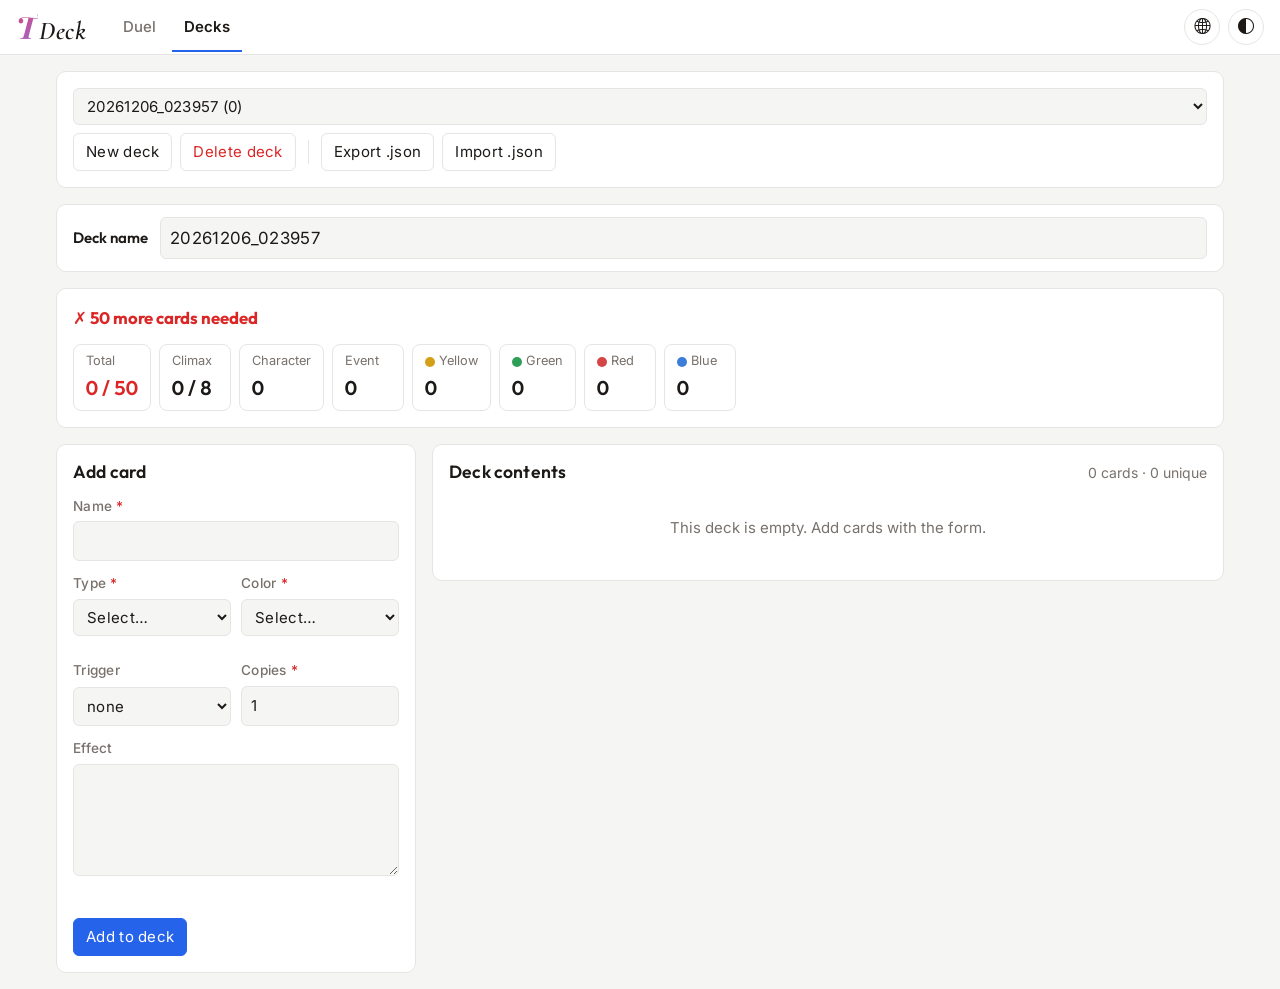
==== pages/deck/index.html @ b0f4f5c9 "Build TDeck deck builder, duel lobby and site shell - Deck management page: user-defined cards, 50-c" ====
<!doctype html>
<html lang="zh-Hant">
<head>
  <meta charset="utf-8">
  <meta name="viewport" content="width=device-width, initial-scale=1">
  <title data-i18n="title.deck">管理牌組 · TDeck</title>
  <script src="../../wwwroot/js/theme.js"></script>
  <script src="../../wwwroot/js/i18n.js"></script>
  <link rel="preconnect" href="https://fonts.googleapis.com">
  <link rel="preconnect" href="https://fonts.gstatic.com" crossorigin>
  <link rel="stylesheet" href="https://fonts.googleapis.com/css2?family=Inter:wght@400;500;600;700&amp;family=JetBrains+Mono:wght@500;700&amp;family=Noto+Sans+TC:wght@400;500;700&amp;family=Outfit:wght@500;600;700&amp;family=Cormorant+Garamond:ital,wght@1,600&amp;family=Playfair+Display:ital,wght@1,700&amp;display=swap">
  <link rel="stylesheet" href="../../wwwroot/lib/bootstrap-icons/bootstrap-icons.min.css">
  <link rel="stylesheet" href="../../wwwroot/lib/bootstrap/bootstrap-modal.min.css">
  <link rel="stylesheet" href="../../wwwroot/css/site.css">
  <link rel="stylesheet" href="../../wwwroot/css/deck.css">
</head>
<body>
  <header id="navbar"></header>

  <main>
    <div class="panel deck-bar">
      <select id="deck-select" data-i18n-aria-label="deck.select" aria-label="切換牌組"></select>
      <button type="button" class="btn" id="btn-new-deck" data-i18n="deck.new">新增牌組</button>
      <button type="button" class="btn danger" id="btn-delete-deck" data-i18n="deck.delete">刪除牌組</button>
      <span class="sep"></span>
      <button type="button" class="btn" id="btn-export" data-i18n="deck.export">匯出 .json</button>
      <label class="btn" for="file-import" data-i18n="deck.import">匯入 .json</label>
      <input type="file" id="file-import" accept=".json" hidden>
    </div>

    <label class="panel deck-name">
      <span data-i18n="deck.name">牌組名稱</span>
      <input id="deck-name" maxlength="100" autocomplete="off" data-i18n-placeholder="deck.namePlaceholder" placeholder="留空則以當下時間命名">
    </label>

    <section id="deck-status" class="panel deck-status" aria-live="polite"></section>

    <div class="layout">
      <form id="card-form" class="panel" novalidate>
        <h2 id="form-title" data-i18n="form.addTitle">加入卡片</h2>
        <label class="field">
          <span><span data-i18n="field.name">名稱</span> <em>*</em></span>
          <input name="name" autocomplete="off" maxlength="100">
        </label>
        <div class="row">
          <label class="field">
            <span><span data-i18n="field.type">種類</span> <em>*</em></span>
            <select name="type" id="f-type"></select>
          </label>
          <label class="field">
            <span><span data-i18n="field.color">顏色</span> <em>*</em></span>
            <select name="color" id="f-color"></select>
          </label>
        </div>
        <div class="row stats-row">
          <label class="field stat-field" data-key="level"><span data-i18n="stat.level">等級</span><input name="level" type="number" min="0" step="1" inputmode="numeric"></label>
          <label class="field stat-field" data-key="cost"><span data-i18n="stat.cost">消耗</span><input name="cost" type="number" min="0" step="1" inputmode="numeric"></label>
          <label class="field stat-field" data-key="power"><span data-i18n="stat.power">戰力</span><input name="power" type="number" min="0" step="1" inputmode="numeric"></label>
          <label class="field stat-field" data-key="soul"><span data-i18n="stat.soul">魂點</span><input name="soul" type="number" min="0" step="1" inputmode="numeric"></label>
        </div>
        <div class="row">
          <label class="field">
            <span data-i18n="field.trigger">觸發</span>
            <select name="trigger" id="f-trigger"></select>
          </label>
          <label class="field">
            <span><span data-i18n="field.count">張數</span> <em>*</em></span>
            <input name="count" type="text" inputmode="numeric" pattern="[0-9]*" value="1" autocomplete="off" data-digits>
          </label>
        </div>
        <label class="field">
          <span data-i18n="field.effect">效果</span>
          <textarea name="effect" rows="4"></textarea>
        </label>
        <p class="form-error" id="form-error" role="alert"></p>
        <div class="form-actions">
          <button type="submit" class="btn primary" id="btn-submit" data-i18n="form.submitAdd">加入牌組</button>
          <button type="button" class="btn" id="btn-cancel" data-i18n="form.cancelEdit" hidden>取消編輯</button>
        </div>
      </form>

      <section class="panel">
        <div class="list-head">
          <h2 data-i18n="list.title">牌組內容</h2>
          <span class="muted" id="deck-count"></span>
        </div>
        <div id="deck-list" class="deck-list"></div>
      </section>
    </div>
  </main>

  <script src="../../wwwroot/lib/bootstrap/bootstrap.bundle.min.js"></script>
  <script src="../../wwwroot/js/common.js"></script>
  <script src="../../wwwroot/js/nav.js"></script>
  <script src="../../wwwroot/js/rules.js"></script>
  <script src="../../wwwroot/js/storage.js"></script>
  <script src="../../wwwroot/js/deck.js"></script>
</body>
</html>
---- wwwroot/css/site.css ----
/* 各頁共用樣式；頁面專屬的樣式放在各自的 css（例如 deck.css）*/
:root {
  --bg: #f5f5f4;
  --panel: #ffffff;
  --fg: #1c1917;
  --muted: #78716c;
  --line: #e7e5e4;
  --accent: #2563eb;
  --accent-fg: #ffffff;
  --rose: #d6457a;
  --lilac: #9b6bd6;
  --ok: #15803d;
  --bad: #dc2626;
  --editing: #eff6ff;
  --yellow: #d4a017;
  --green: #2f9e57;
  --red: #d64545;
  --blue: #3b7dd8;
  color-scheme: light dark;

  /* 字型（Google Fonts）：英數字用 Inter / Outfit，中文由 Noto Sans TC 補上 */
  --font-body: "Inter", "Noto Sans TC", system-ui, "Microsoft JhengHei", sans-serif;
  --font-display: "Outfit", "Noto Sans TC", system-ui, sans-serif;
  --font-mono: "JetBrains Mono", ui-monospace, "Cascadia Mono", Consolas, monospace;
  --font-brand-mark: "Playfair Display", Georgia, serif; /* 品牌字首 */
  --font-serif: "Cormorant Garamond", Georgia, serif; /* 品牌名稱 */
}
:root[data-theme="light"] { color-scheme: light; }
@media (prefers-color-scheme: dark) {
  :root:not([data-theme="light"]) {
    --bg: #161514;
    --panel: #1f1e1c;
    --fg: #f5f5f4;
    --muted: #a8a29e;
    --line: #34312e;
    --accent: #5b8def;
    --rose: #f4a3c0;
    --lilac: #c9a7f5;
    --ok: #4ade80;
    --bad: #f87171;
    --editing: #1e2a44;
  }
}
:root[data-theme="dark"] {
  color-scheme: dark;
  --bg: #161514;
  --panel: #1f1e1c;
  --fg: #f5f5f4;
  --muted: #a8a29e;
  --line: #34312e;
  --accent: #5b8def;
  --rose: #f4a3c0;
  --lilac: #c9a7f5;
  --ok: #4ade80;
  --bad: #f87171;
  --editing: #1e2a44;
}

* { box-sizing: border-box; }
body {
  margin: 0;
  background: var(--bg);
  color: var(--fg);
  font-family: var(--font-body);
  font-size: 15px;
  line-height: 1.6;
  -webkit-font-smoothing: antialiased;
  text-rendering: optimizeLegibility;
}
h1, h2, h3 { margin: 0; font-family: var(--font-display); font-weight: 600; letter-spacing: .01em; line-height: 1.3; }
h2 { font-size: 1.1rem; }
[hidden] { display: none !important; }
/* 只屬於某個語言的內容（data-lang），依 <html lang> 顯示；新增語言時在這裡補一行 */
html:not([lang="en"]) [data-lang="en"],
html[lang="en"] [data-lang="zh-Hant"] { display: none !important; }
.muted { color: var(--muted); font-size: .875rem; font-weight: normal; }

/* 導覽列 */
.navbar {
  display: flex; flex-wrap: wrap; align-items: center; gap: 0 24px;
  padding: 0 16px;
  background: var(--panel);
  border-bottom: 1px solid var(--line);
}
.navbar .brand {
  display: inline-flex; align-items: baseline;
  font-family: var(--font-serif);
  font-style: italic;
  font-weight: 600;
  font-size: 1.6rem;
  line-height: 1;
  letter-spacing: .03em;
  color: var(--fg);
  text-decoration: none;
  padding: 12px 0 10px;
}
/* 字首「T」用高對比的斜體襯線字，保留辨識度，搭配玫瑰粉 → 薰衣草紫漸層 */
.navbar .brand-mark {
  font-family: var(--font-brand-mark);
  font-style: italic;
  font-weight: 700;
  font-size: 1.2em;
  letter-spacing: 0;
  margin-right: .02em;
  padding-right: .04em; /* 斜體字的右上角會超出字框，留一點空間避免漸層被裁切 */
  background: linear-gradient(135deg, var(--rose), var(--lilac));
  -webkit-background-clip: text;
  background-clip: text;
  color: transparent;
}
.navbar nav { display: flex; gap: 4px; }
.navbar nav a {
  font-weight: 500;
  padding: 13px 12px 11px;
  color: var(--muted);
  text-decoration: none;
  border-bottom: 2px solid transparent;
}
.navbar nav a:hover { color: var(--fg); }
.navbar nav a[aria-current="page"] { color: var(--fg); font-weight: 600; border-bottom-color: var(--accent); }

/* 右上角：語言、顯示模式的圓形按鈕＋下拉選單（Bootstrap Icons）*/
.nav-tools { margin-left: auto; display: flex; align-items: center; gap: 8px; }
.nav-dropdown { position: relative; }
.nav-toggle {
  width: 36px; height: 36px;
  display: inline-grid; place-items: center;
  padding: 0;
  font-size: 1rem; line-height: 1;
  color: var(--fg);
  background: none;
  border: 1px solid var(--line);
  border-radius: 50%;
  cursor: pointer;
}
.nav-toggle:hover, .nav-toggle[aria-expanded="true"] { border-color: var(--muted); background: var(--bg); }
.nav-menu {
  position: absolute; right: 0; top: calc(100% + 4px); z-index: 10;
  min-width: 140px;
  margin: 0; padding: 4px;
  list-style: none;
  background: var(--panel);
  border: 1px solid var(--line);
  border-radius: 8px;
  box-shadow: 0 8px 24px rgb(0 0 0 / .15);
}
.nav-menu button {
  width: 100%;
  display: flex; align-items: center; gap: 10px;
  padding: 7px 10px;
  font: inherit; font-size: .9rem; text-align: left;
  color: var(--fg);
  background: none;
  border: 0; border-radius: 6px;
  cursor: pointer;
}
.nav-menu button:hover, .nav-menu button:focus-visible { background: var(--bg); outline: none; }
.nav-menu button[aria-checked="true"] { color: var(--accent); font-weight: 600; }
.nav-menu .check { margin-left: auto; visibility: hidden; }
.nav-menu button[aria-checked="true"] .check { visibility: visible; }
@media (max-width: 480px) { .navbar { gap: 0 12px; } }

.visually-hidden {
  position: absolute !important;
  width: 1px; height: 1px;
  padding: 0; margin: -1px;
  overflow: hidden; clip: rect(0, 0, 0, 0);
  white-space: nowrap; border: 0;
}

main { max-width: 1200px; margin: 0 auto; padding: 16px; display: grid; gap: 16px; }

.panel {
  background: var(--panel);
  border: 1px solid var(--line);
  border-radius: 10px;
  padding: 16px;
  min-width: 0;
}

/* 表單 */
input, select, textarea, .btn {
  font-weight: 500;
  letter-spacing: .02em;
  font: inherit;
  color: inherit;
}
input, select, textarea {
  width: 100%;
  padding: 7px 9px;
  border: 1px solid var(--line);
  border-radius: 6px;
  background: var(--bg);
}
input:focus, select:focus, textarea:focus { outline: 2px solid var(--accent); outline-offset: -1px; }
textarea { resize: vertical; }
.field { display: grid; gap: 4px; }
.field > span { font-size: .85rem; font-weight: 500; letter-spacing: .02em; color: var(--muted); }
.field em { color: var(--bad); font-style: normal; }
.row { display: grid; grid-template-columns: repeat(auto-fit, minmax(80px, 1fr)); gap: 10px; }
.form-error { margin: 0; color: var(--bad); font-size: .875rem; min-height: 1.3em; }
.form-actions { display: flex; gap: 8px; }

.btn {
  display: inline-flex; align-items: center; justify-content: center;
  padding: 6px 12px;
  border: 1px solid var(--line);
  border-radius: 6px;
  background: var(--panel);
  cursor: pointer;
  white-space: nowrap;
}
.btn:hover { border-color: var(--muted); }
.btn.primary { background: var(--accent); border-color: var(--accent); color: var(--accent-fg); }
.btn.danger { color: var(--bad); }
.btn.danger-solid { background: var(--bad); border-color: var(--bad); color: #fff; }
.btn.danger-solid:hover { filter: brightness(1.08); }
.btn.icon { width: 28px; height: 28px; padding: 0; font-size: 1rem; }
.link { background: none; border: 0; padding: 0; color: var(--accent); cursor: pointer; font: inherit; font-size: .85rem; }
.link.danger { color: var(--bad); }

b.ok { color: var(--ok); }
b.bad { color: var(--bad); }

.dot { display: inline-block; width: 10px; height: 10px; border-radius: 50%; flex: none; }
.dot.yellow { background: var(--yellow); }
.dot.green { background: var(--green); }
.dot.red { background: var(--red); }
.dot.blue { background: var(--blue); }

.list-head { display: flex; align-items: baseline; justify-content: space-between; gap: 8px; margin-bottom: 8px; }
.empty { color: var(--muted); text-align: center; padding: 24px 0; margin: 0; }

/* 確認對話框：Bootstrap modal，顏色對應網站的主題變數（會跟著淺色 / 深色切換）*/
.modal {
  --bs-modal-bg: var(--panel);
  --bs-modal-color: var(--fg);
  --bs-modal-border-color: var(--line);
  --bs-modal-border-width: 1px;
  --bs-modal-border-radius: 14px;
  --bs-modal-inner-border-radius: 13px;
  --bs-modal-box-shadow: 0 20px 48px rgb(0 0 0 / .25);
  --bs-modal-header-border-color: var(--line);
  --bs-modal-header-border-width: 0;
  --bs-modal-footer-border-color: var(--line);
  --bs-modal-footer-border-width: 0;
  --bs-modal-padding: 4px 20px 8px;
  --bs-modal-header-padding: 18px 20px 6px;
  --bs-modal-width: 420px;
}
.modal-content { box-shadow: var(--bs-modal-box-shadow); }
.modal-backdrop { --bs-backdrop-opacity: .45; }
.modal-title { margin: 0; font-size: 1.15rem; }
.modal-body p { margin: 0; color: var(--muted); overflow-wrap: anywhere; }
.modal-footer { padding: 12px 20px 18px; }
.modal-footer > * { margin: 0; }
.modal-close {
  width: 32px; height: 32px;
  display: inline-grid; place-items: center;
  margin-left: auto;
  padding: 0;
  font-size: .9rem;
  color: var(--muted);
  background: none;
  border: 0;
  border-radius: 50%;
  cursor: pointer;
}
.modal-close:hover { color: var(--fg); background: var(--bg); }

/* 提示 */
.toast {
  position: fixed; left: 50%; bottom: 20px;
  transform: translate(-50%, 20px);
  max-width: calc(100% - 32px);
  padding: 10px 16px;
  border-radius: 8px;
  background: var(--fg); color: var(--bg);
  opacity: 0; pointer-events: none;
  transition: opacity .2s, transform .2s;
}
.toast.show { opacity: 1; transform: translate(-50%, 0); }
.toast.error { background: var(--bad); color: #fff; }
---- wwwroot/css/deck.css ----
/* 管理牌組頁 */
.deck-bar { display: flex; flex-wrap: wrap; align-items: center; gap: 8px; }
.deck-bar select { min-width: 180px; }
.sep { width: 1px; height: 24px; background: var(--line); margin: 0 4px; }

.layout { display: grid; grid-template-columns: 360px 1fr; gap: 16px; align-items: start; }
@media (max-width: 820px) { .layout { grid-template-columns: 1fr; } }
#card-form { display: grid; gap: 12px; position: sticky; top: 16px; }
@media (max-width: 820px) { #card-form { position: static; } }

.deck-name { display: flex; align-items: center; gap: 12px; padding: 12px 16px; }
.deck-name span { font-family: var(--font-display); font-weight: 600; white-space: nowrap; }
.deck-name input { font-size: 1.05rem; }

/* 牌組狀態 */
.deck-status { display: grid; gap: 12px; }
.status-main { font-family: var(--font-display); font-size: 1.05rem; }
.status-main.ok { color: var(--ok); }
.status-main.bad { color: var(--bad); }
.meters { display: flex; flex-wrap: wrap; gap: 8px; }
.meter {
  display: flex; flex-direction: column;
  padding: 6px 12px;
  border: 1px solid var(--line);
  border-radius: 8px;
  min-width: 72px;
}
.meter span { font-size: .8rem; color: var(--muted); display: flex; align-items: center; gap: 4px; }
.meter b { font-family: var(--font-display); font-size: 1.25rem; font-weight: 600; font-variant-numeric: tabular-nums; }

/* 牌組清單 */
.group-title {
  display: flex; justify-content: space-between; align-items: baseline;
  font-size: .95rem;
  margin: 16px 0 4px;
  padding-bottom: 4px;
  border-bottom: 1px solid var(--line);
}
.group-title:first-child { margin-top: 0; }
.card-row {
  display: grid; grid-template-columns: auto 1fr auto; gap: 10px; align-items: start;
  padding: 10px 6px;
  border-bottom: 1px solid var(--line);
}
.card-row:last-child { border-bottom: 0; }
.card-row.editing { background: var(--editing); border-radius: 6px; }
.card-row .dot { margin-top: 7px; }
.card-info { min-width: 0; }
.card-name { font-family: var(--font-display); font-size: 1.02rem; font-weight: 600; overflow-wrap: anywhere; }
.card-meta { font-size: .85rem; color: var(--muted); }
.card-effect { font-size: .85rem; white-space: pre-wrap; overflow-wrap: anywhere; margin-top: 2px; }
.card-controls { display: grid; justify-items: end; gap: 4px; }
.stepper { display: flex; align-items: center; gap: 6px; }
.qty { min-width: 2ch; text-align: center; font-family: var(--font-display); font-size: 1.05rem; font-weight: 600; font-variant-numeric: tabular-nums; }
.row-actions { display: flex; gap: 10px; }
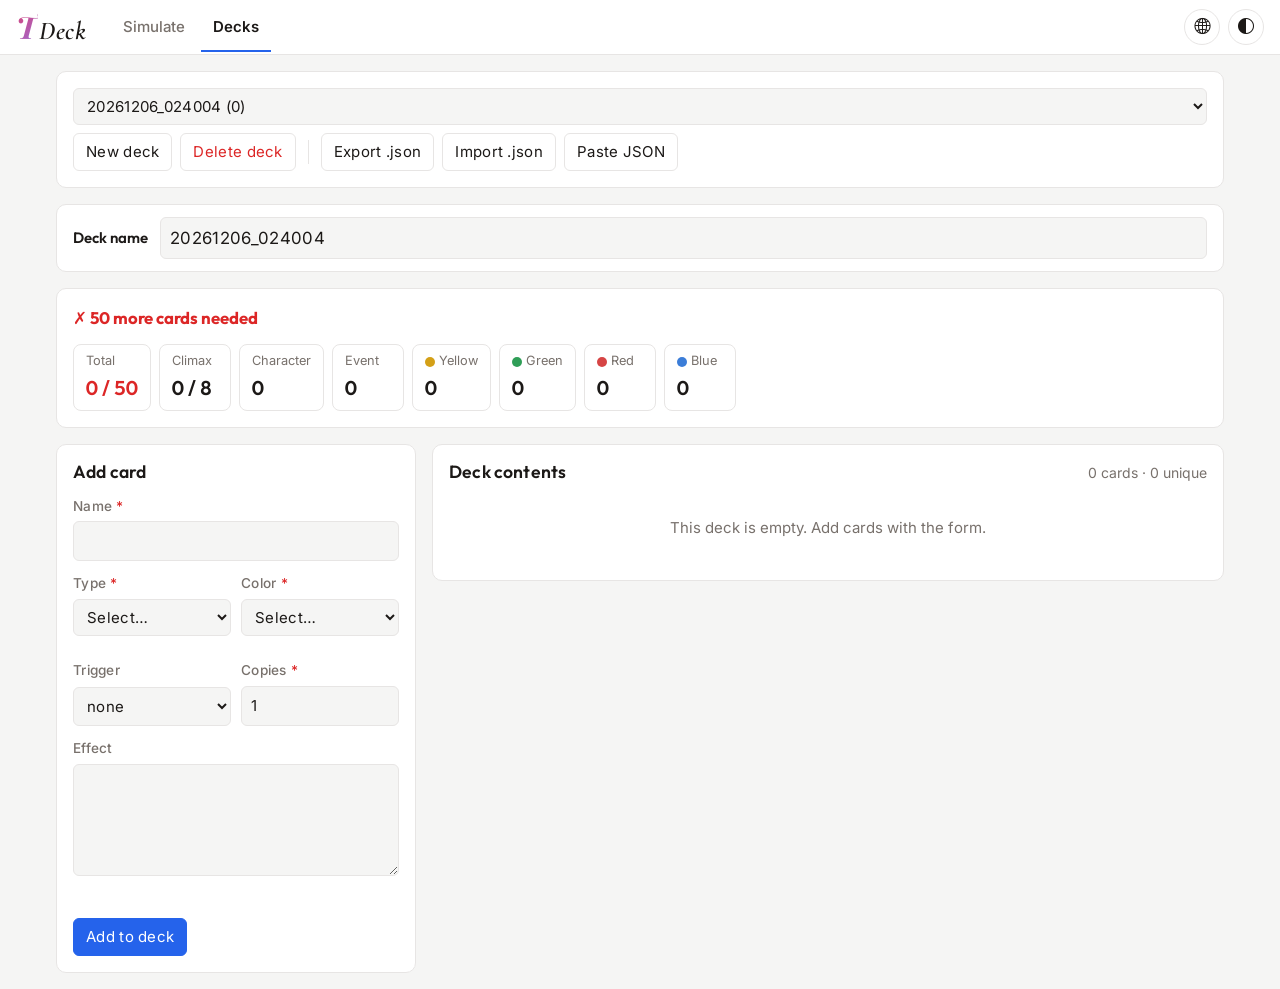
==== commit f62c55ee: "Replace the duel page with a single-player simulator - Remove the duel/room feature and its WebRTC c" ====
--- a/pages/deck/index.html
+++ b/pages/deck/index.html
@@ -26,6 +26,7 @@
       <button type="button" class="btn" id="btn-export" data-i18n="deck.export">匯出 .json</button>
       <label class="btn" for="file-import" data-i18n="deck.import">匯入 .json</label>
       <input type="file" id="file-import" accept=".json" hidden>
+      <button type="button" class="btn" id="btn-paste-json" data-i18n="deck.pasteJson">輸入 JSON</button>
     </div>
 
     <label class="panel deck-name">
@@ -89,6 +90,29 @@
     </div>
   </main>
 
+  <!-- 輸入 JSON：直接貼上牌組 JSON 建立牌組 -->
+  <div class="modal fade" id="paste-dialog" tabindex="-1" aria-labelledby="paste-dialog-title" aria-hidden="true">
+    <div class="modal-dialog modal-dialog-centered modal-lg">
+      <form class="modal-content" id="paste-form" novalidate>
+        <div class="modal-header">
+          <h2 class="modal-title" id="paste-dialog-title" data-i18n="deck.pasteTitle">輸入 JSON 建立牌組</h2>
+          <button type="button" class="modal-close" data-bs-dismiss="modal" data-i18n-aria-label="dialog.close" aria-label="關閉"><i class="bi bi-x-lg" aria-hidden="true"></i></button>
+        </div>
+        <div class="modal-body paste-body">
+          <label class="field">
+            <span data-i18n="deck.pasteHint">貼上牌組的 JSON（格式與匯出的 .json 相同，可以是一副或多副牌組）。</span>
+            <textarea id="paste-json" rows="12" spellcheck="false" autocomplete="off" placeholder='{ "name": "…", "cards": [ … ] }'></textarea>
+          </label>
+          <p class="form-error" id="paste-error" role="alert"></p>
+        </div>
+        <div class="modal-footer">
+          <button type="button" class="btn" data-bs-dismiss="modal" data-i18n="dialog.cancel">取消</button>
+          <button type="submit" class="btn primary" data-i18n="deck.pasteSubmit">建立牌組</button>
+        </div>
+      </form>
+    </div>
+  </div>
+
   <script src="../../wwwroot/lib/bootstrap/bootstrap.bundle.min.js"></script>
   <script src="../../wwwroot/js/common.js"></script>
   <script src="../../wwwroot/js/nav.js"></script>
--- a/wwwroot/css/deck.css
+++ b/wwwroot/css/deck.css
@@ -1,4 +1,8 @@
 /* 管理牌組頁 */
+/* 輸入 JSON 視窗 */
+.paste-body { display: grid; gap: 8px; }
+.paste-body .field > span { color: var(--fg); }
+#paste-json { font-family: var(--font-mono); font-size: .85rem; line-height: 1.5; resize: vertical; min-height: 220px; }
 .deck-bar { display: flex; flex-wrap: wrap; align-items: center; gap: 8px; }
 .deck-bar select { min-width: 180px; }
 .sep { width: 1px; height: 24px; background: var(--line); margin: 0 4px; }
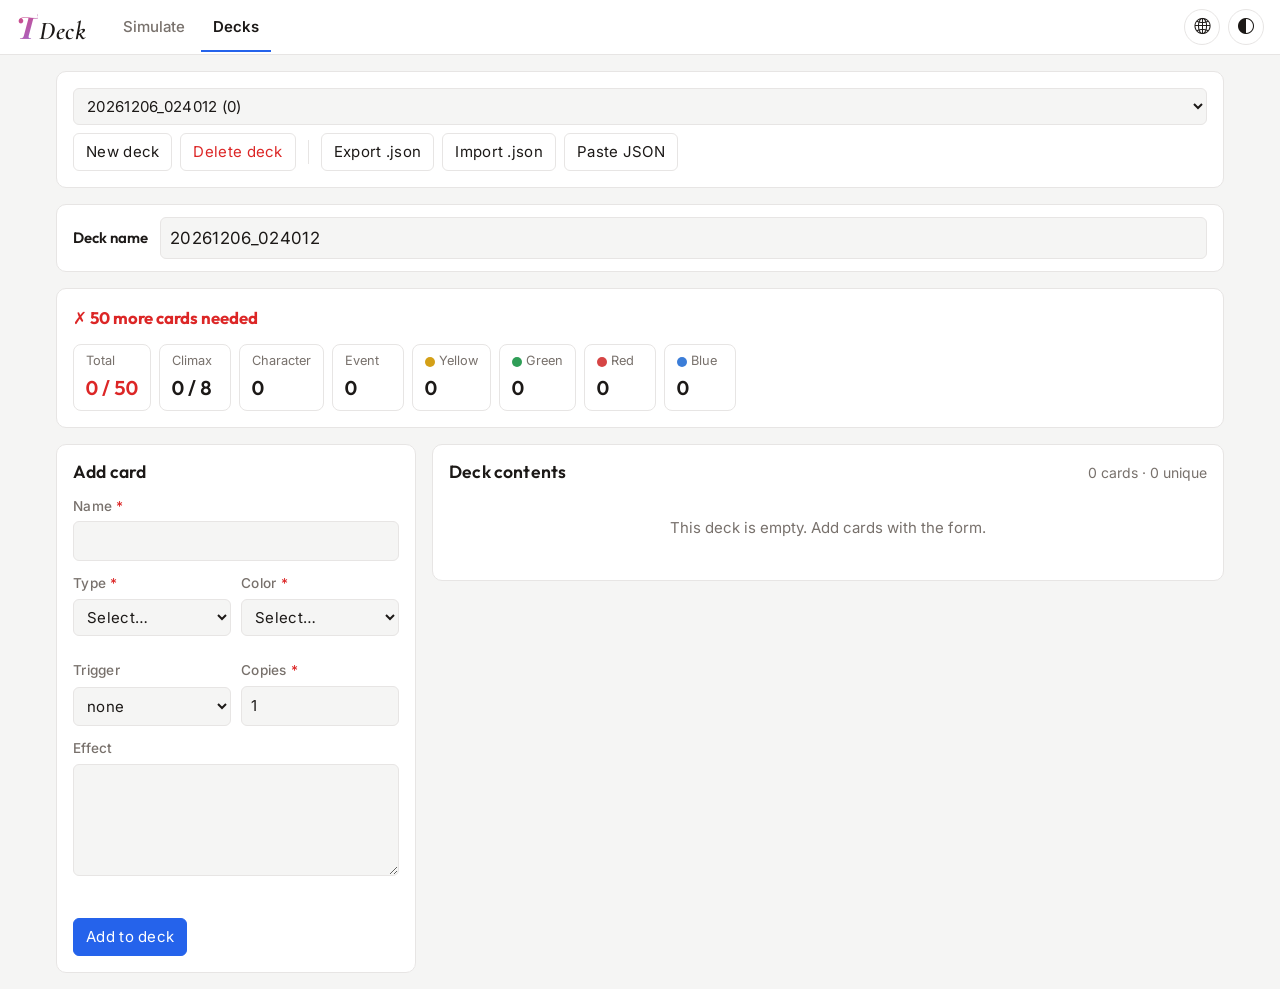
==== commit e6217af8: "Collapse simulator side panels into offcanvas on small screens - Below 992px, the zones and hand pan" ====
--- a/pages/deck/index.html
+++ b/pages/deck/index.html
@@ -10,7 +10,7 @@
   <link rel="preconnect" href="https://fonts.gstatic.com" crossorigin>
   <link rel="stylesheet" href="https://fonts.googleapis.com/css2?family=Inter:wght@400;500;600;700&amp;family=JetBrains+Mono:wght@500;700&amp;family=Noto+Sans+TC:wght@400;500;700&amp;family=Outfit:wght@500;600;700&amp;family=Cormorant+Garamond:ital,wght@1,600&amp;family=Playfair+Display:ital,wght@1,700&amp;display=swap">
   <link rel="stylesheet" href="../../wwwroot/lib/bootstrap-icons/bootstrap-icons.min.css">
-  <link rel="stylesheet" href="../../wwwroot/lib/bootstrap/bootstrap-modal.min.css">
+  <link rel="stylesheet" href="../../wwwroot/lib/bootstrap/bootstrap-custom.min.css">
   <link rel="stylesheet" href="../../wwwroot/css/site.css">
   <link rel="stylesheet" href="../../wwwroot/css/deck.css">
 </head>
